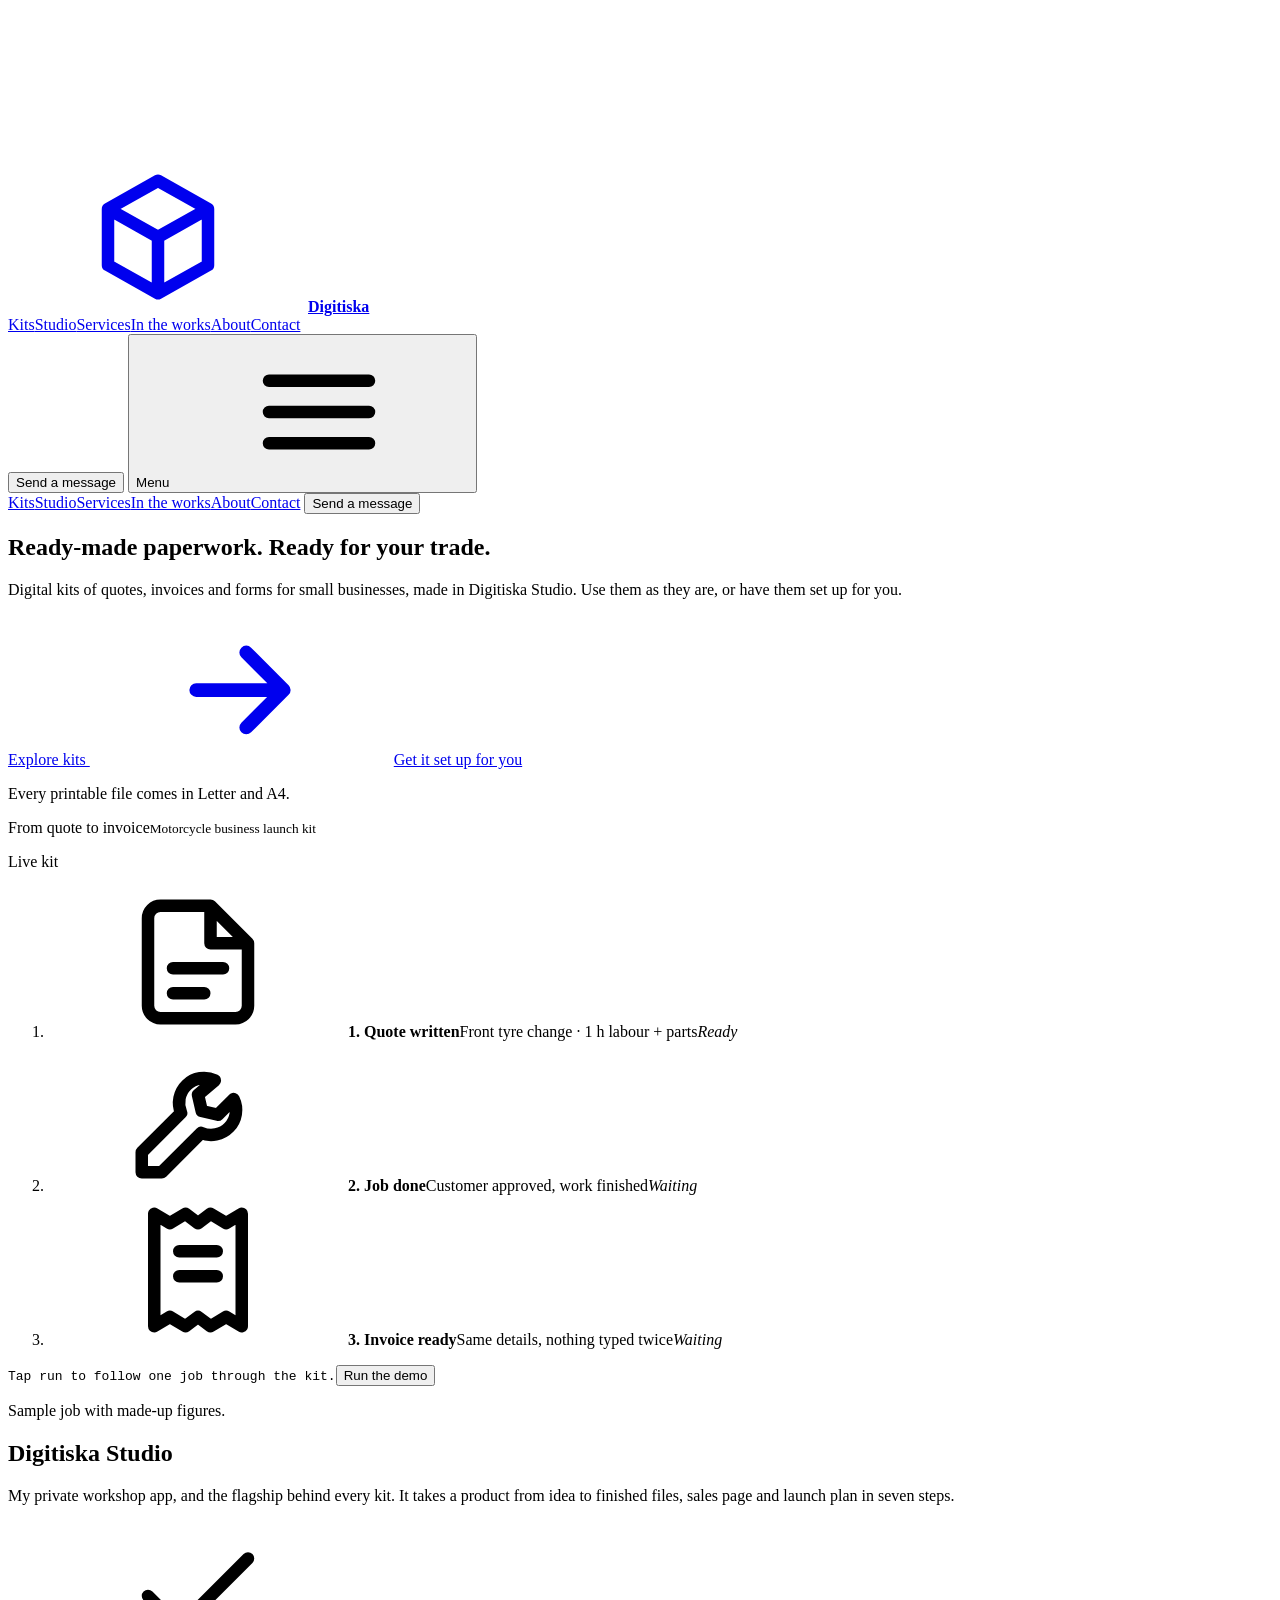
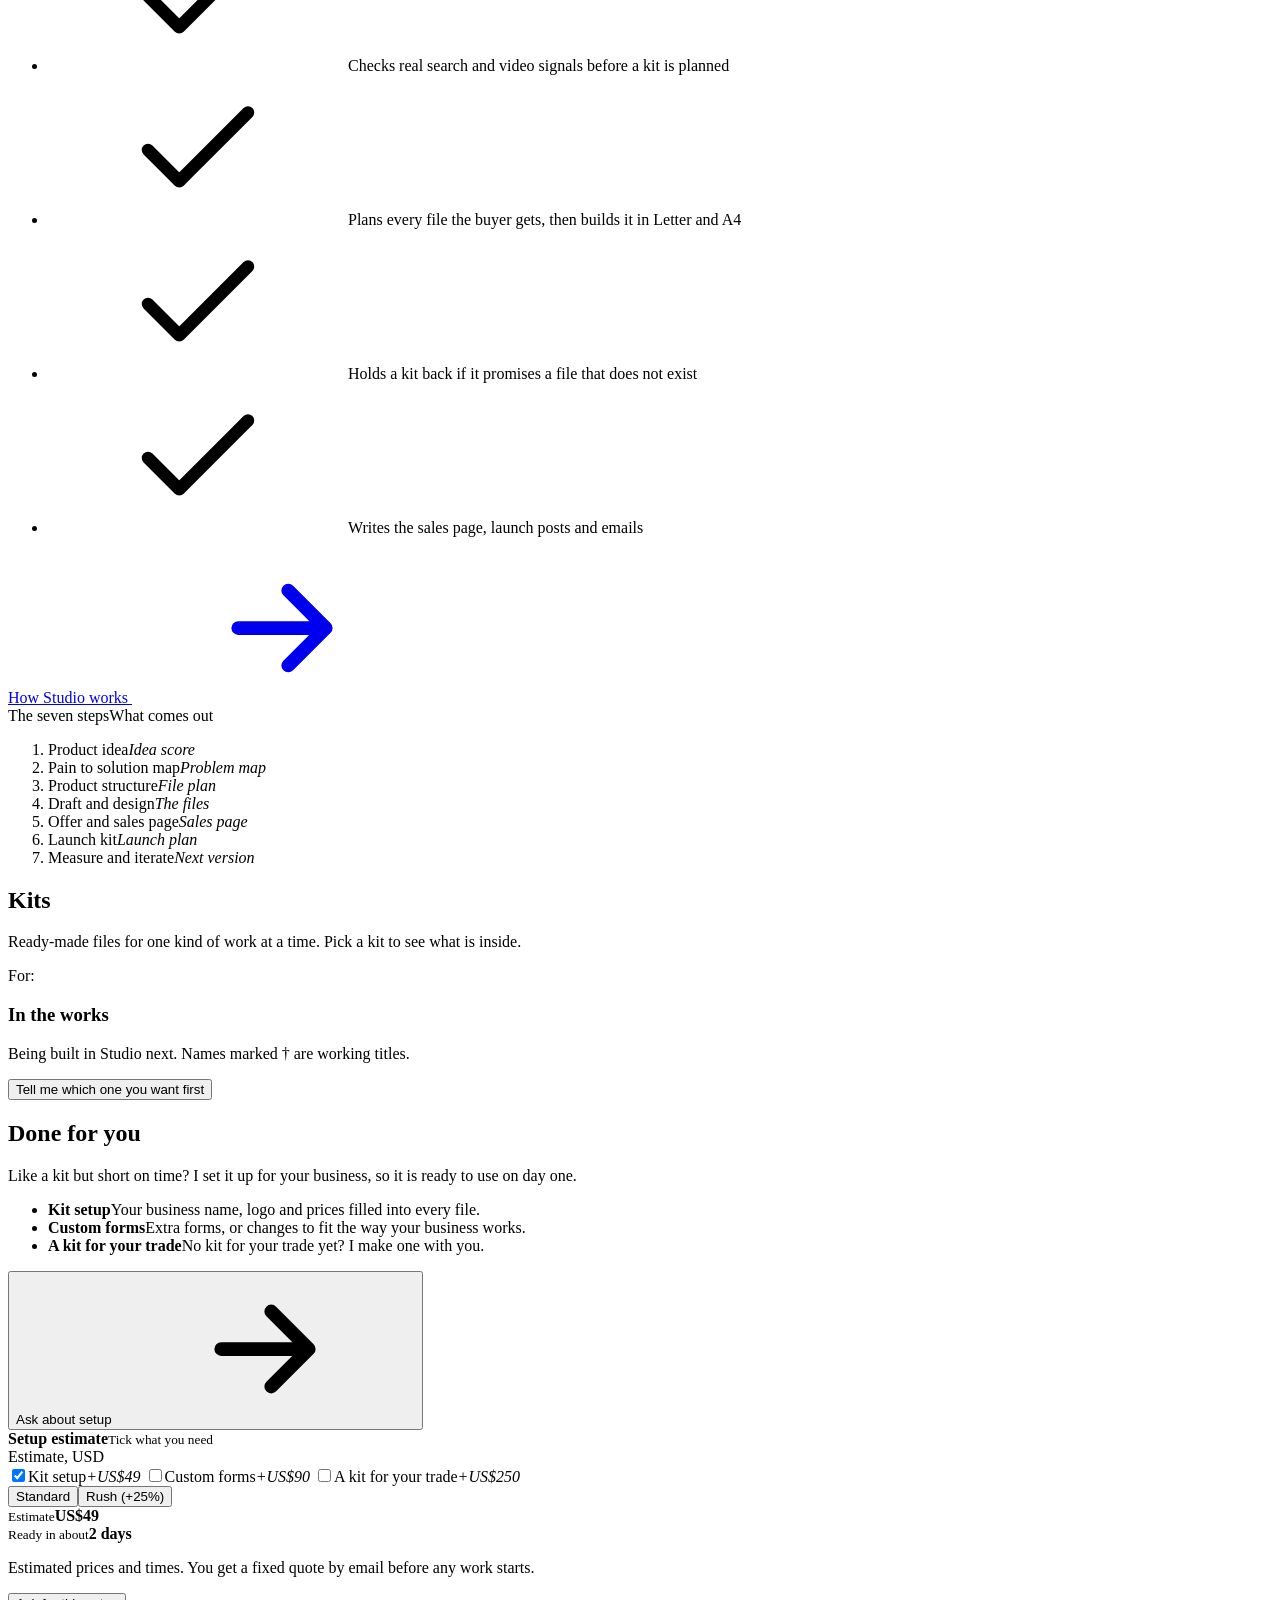
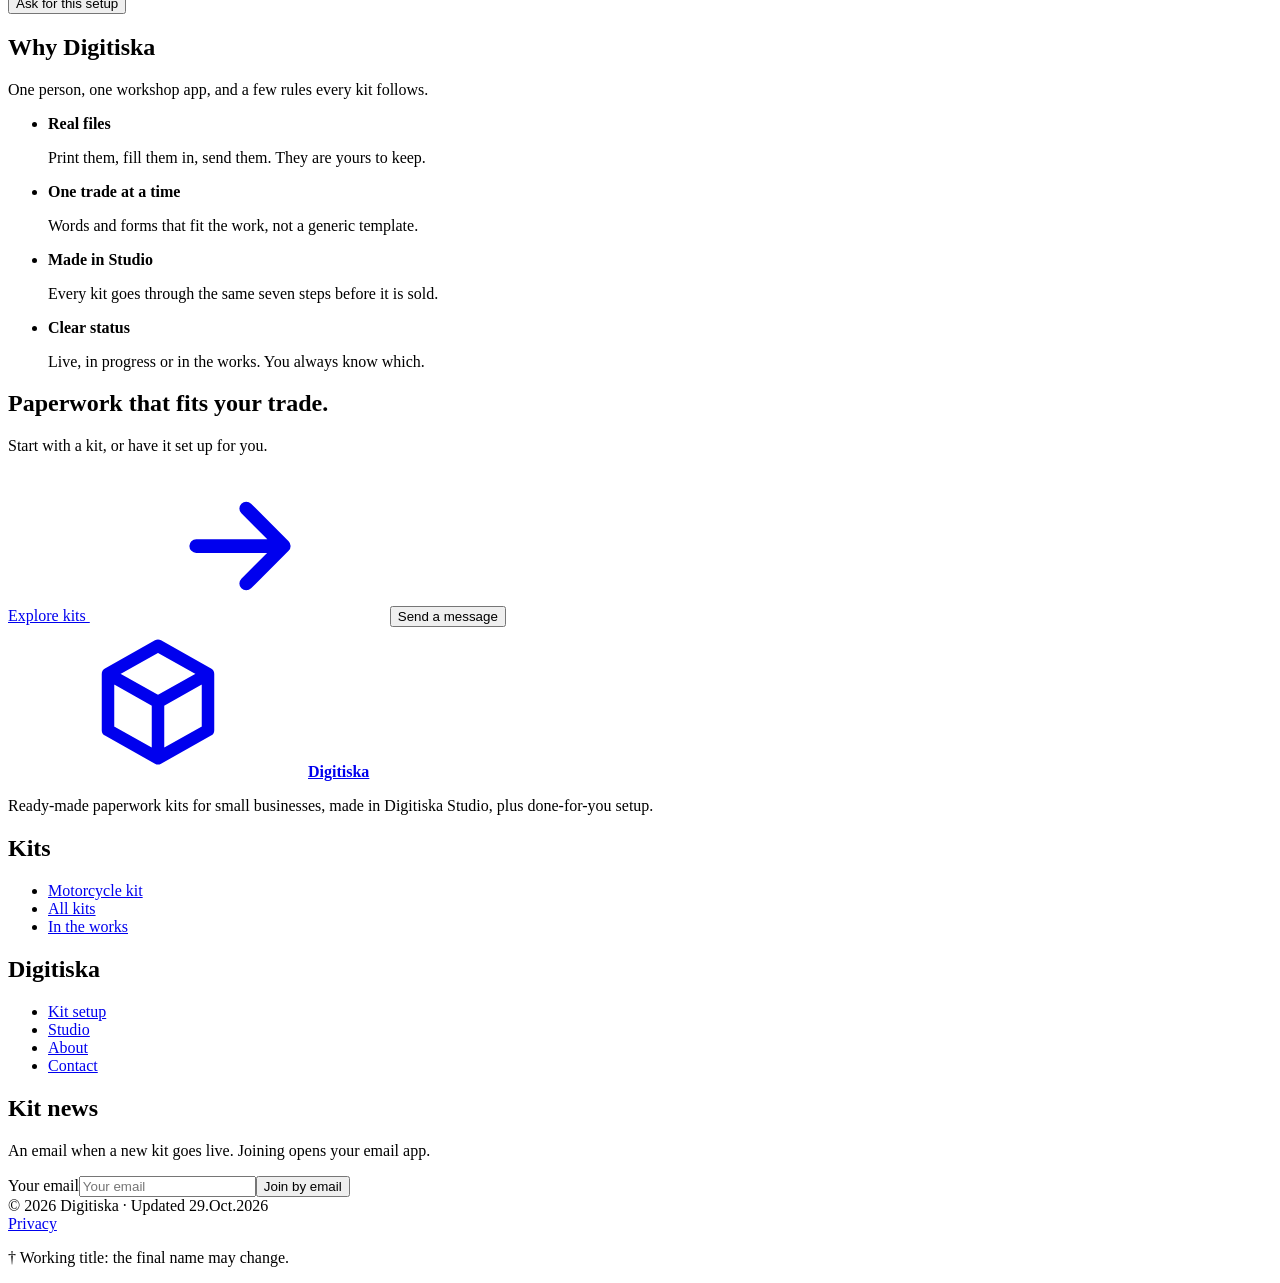
==== site/index.html @ edb74b8b "Add the digitiska.com website (site/) and its Cloudflare Worker config Static Home, Studio, About, C" ====
<!doctype html>
<html lang="en">
<head>
<meta charset="utf-8">
<meta name="viewport" content="width=device-width, initial-scale=1">
<title>Digitiska: ready-made paperwork kits, made in Studio</title>
<meta name="description" content="Digital kits of quotes, invoices and forms for small businesses, made in Digitiska Studio. Use them as they are, or have them set up for you.">
<meta name="theme-color" content="#0c0d0f">
<link rel="canonical" href="https://digitiska.com/">
<meta property="og:type" content="website">
<meta property="og:site_name" content="Digitiska">
<meta property="og:title" content="Digitiska: ready-made paperwork kits, made in Studio">
<meta property="og:description" content="Digital kits of quotes, invoices and forms for small businesses, made in Digitiska Studio. Use them as they are, or have them set up for you.">
<meta property="og:url" content="https://digitiska.com/">
<link rel="preload" href="/assets/fonts/archivo-latin-var.woff2" as="font" type="font/woff2" crossorigin>
<link rel="preload" href="/assets/fonts/atkinson-hyperlegible-next-latin-var.woff2" as="font" type="font/woff2" crossorigin>
<link rel="stylesheet" href="/assets/site.css">
<link rel="icon" href="/favicon.svg" type="image/svg+xml">
</head>
<body>
<svg class="sprite" aria-hidden="true">
  <symbol id="i-logo" viewBox="0 0 24 24"><path fill="none" stroke="currentColor" stroke-width="2" stroke-linejoin="round" d="M4 7.5 12 3l8 4.5v9L12 21l-8-4.5zM4 7.5l8 4.5 8-4.5M12 12v9"/></symbol>
  <symbol id="i-arrow" viewBox="0 0 24 24"><path fill="none" stroke="currentColor" stroke-width="2.2" stroke-linecap="round" stroke-linejoin="round" d="M5 12h14M13 6l6 6-6 6"/></symbol>
  <symbol id="i-out" viewBox="0 0 24 24"><path fill="none" stroke="currentColor" stroke-width="2.2" stroke-linecap="round" stroke-linejoin="round" d="M7 17 17 7M9 7h8v8"/></symbol>
  <symbol id="i-check" viewBox="0 0 24 24"><path fill="none" stroke="currentColor" stroke-width="2" stroke-linecap="round" stroke-linejoin="round" d="M20 6 9 17l-5-5"/></symbol>
  <symbol id="i-quote" viewBox="0 0 24 24"><path fill="none" stroke="currentColor" stroke-width="2" stroke-linecap="round" stroke-linejoin="round" d="M14 3H6a2 2 0 0 0-2 2v14a2 2 0 0 0 2 2h12a2 2 0 0 0 2-2V9zM14 3v6h6M8 13h8M8 17h5"/></symbol>
  <symbol id="i-wrench" viewBox="0 0 24 24"><path fill="none" stroke="currentColor" stroke-width="2" stroke-linecap="round" stroke-linejoin="round" d="M14.7 6.3a4 4 0 0 0-5.4 5.2L3 17.8V21h3.2l6.3-6.3a4 4 0 0 0 5.2-5.4l-2.5 2.5-2.6-.6-.6-2.6z"/></symbol>
  <symbol id="i-receipt" viewBox="0 0 24 24"><path fill="none" stroke="currentColor" stroke-width="2" stroke-linecap="round" stroke-linejoin="round" d="M5 3v18l2.5-1.5L10 21l2-1.5 2 1.5 2.5-1.5L19 21V3l-2.5 1.5L14 3l-2 1.5L10 3 7.5 4.5zM9 9h6M9 13h6"/></symbol>
  <symbol id="i-pen" viewBox="0 0 24 24"><path fill="none" stroke="currentColor" stroke-width="2" stroke-linecap="round" stroke-linejoin="round" d="M12 20h9M16.5 3.5a2.1 2.1 0 0 1 3 3L7 19l-4 1 1-4z"/></symbol>
  <symbol id="i-plus" viewBox="0 0 24 24"><path fill="none" stroke="currentColor" stroke-width="2" stroke-linecap="round" d="M12 5v14M5 12h14"/></symbol>
  <symbol id="i-file" viewBox="0 0 24 24"><path fill="none" stroke="currentColor" stroke-width="2" stroke-linejoin="round" d="M6 3h9l5 5v13H6zM14 3v6h6"/></symbol>
  <symbol id="i-target" viewBox="0 0 24 24"><circle cx="12" cy="12" r="8" fill="none" stroke="currentColor" stroke-width="2"/><circle cx="12" cy="12" r="3" fill="none" stroke="currentColor" stroke-width="2"/></symbol>
  <symbol id="i-layers" viewBox="0 0 24 24"><path fill="none" stroke="currentColor" stroke-width="2" stroke-linejoin="round" d="m12 3 9 5-9 5-9-5zM3 13l9 5 9-5"/></symbol>
  <symbol id="i-eye" viewBox="0 0 24 24"><path fill="none" stroke="currentColor" stroke-width="2" d="M2 12s3.5-7 10-7 10 7 10 7-3.5 7-10 7S2 12 2 12z"/><circle cx="12" cy="12" r="3" fill="none" stroke="currentColor" stroke-width="2"/></symbol>
  <symbol id="i-menu" viewBox="0 0 24 24"><path fill="none" stroke="currentColor" stroke-width="2" stroke-linecap="round" d="M4 7h16M4 12h16M4 17h16"/></symbol>
  <symbol id="i-x" viewBox="0 0 24 24"><path fill="none" stroke="currentColor" stroke-width="2" stroke-linecap="round" d="M6 6l12 12M18 6 6 18"/></symbol>
</svg>

<header class="top">
  <div class="wrap">
    <a class="brand" href="/"><span class="logo"><svg><use href="#i-logo"/></svg></span><b>Digitiska</b></a>
    <nav class="pills" aria-label="Main">
      <a href="/#kits">Kits</a><a href="/studio">Studio</a><a href="/#services">Services</a><a href="/#works">In the works</a><a href="/about">About</a><a href="/contact">Contact</a>
    </nav>
    <button class="btn btn-primary cta" data-enquire="General question">Send a message</button>
    <button class="menu-btn" aria-expanded="false" aria-controls="drawer"><span>Menu</span><svg><use href="#i-menu"/></svg></button>
  </div>
  <nav class="drawer" id="drawer" aria-label="Main">
    <a href="/#kits">Kits</a><a href="/studio">Studio</a><a href="/#services">Services</a><a href="/#works">In the works</a><a href="/about">About</a><a href="/contact">Contact</a>
    <button class="btn btn-primary" data-enquire="General question">Send a message</button>
  </nav>
</header>

<main>
  <section class="hero wrap" aria-labelledby="h">
    <div class="hero-grid">
      <div>
        <h1 id="h">Ready-made paperwork. <span>Ready for your trade.</span></h1>
        <p class="lede">Digital kits of quotes, invoices and forms for small businesses, made in Digitiska Studio. Use them as they are, or have them set up for you.</p>
        <div class="actions">
          <a class="btn btn-primary" href="#kits">Explore kits <svg><use href="#i-arrow"/></svg></a>
          <a class="btn btn-ghost" href="#services">Get it set up for you</a>
        </div>
        <p class="fact">Every printable file comes in Letter and A4.</p>
      </div>

      <div class="demo" aria-labelledby="demo-t">
        <div class="demo-head">
          <p id="demo-t">From quote to invoice<small>Motorcycle business launch kit</small></p>
          <span class="chip live">Live kit</span>
        </div>
        <ol class="steps">
          <li class="node" data-step="1"><span class="ic"><svg><use href="#i-quote"/></svg></span><span><b>1. Quote written</b><span>Front tyre change · 1 h labour + parts</span></span><em>Ready</em></li>
          <li class="node" data-step="2"><span class="ic"><svg><use href="#i-wrench"/></svg></span><span><b>2. Job done</b><span>Customer approved, work finished</span></span><em>Waiting</em></li>
          <li class="node" data-step="3"><span class="ic"><svg><use href="#i-receipt"/></svg></span><span><b>3. Invoice ready</b><span>Same details, nothing typed twice</span></span><em>Waiting</em></li>
        </ol>
        <div class="doc" hidden aria-live="polite">
          <div class="doc-h"><span>Invoice INV-0042</span><span>Paid on pickup</span></div>
          <div class="row"><span>Labour, 1 h</span><span>$40.00</span></div>
          <div class="row"><span>Front tyre</span><span>$85.00</span></div>
          <div class="tot"><span>Total</span><span>$125.00</span></div>
        </div>
        <div class="console"><code id="log">Tap run to follow one job through the kit.</code><button class="btn btn-primary" id="run">Run the demo</button></div>
        <p class="sample">Sample job with made-up figures.</p>
      </div>
    </div>
  </section>

  <section class="sec" id="studio" aria-labelledby="st">
    <div class="wrap">
      <div class="flag">
        <div>
          <h2 id="st">Digitiska Studio</h2>
          <p class="d">My private workshop app, and the flagship behind every kit. It takes a product from idea to finished files, sales page and launch plan in seven steps.</p>
          <ul class="feats">
            <li><svg><use href="#i-check"/></svg><span>Checks real search and video signals before a kit is planned</span></li>
            <li><svg><use href="#i-check"/></svg><span>Plans every file the buyer gets, then builds it in Letter and A4</span></li>
            <li><svg><use href="#i-check"/></svg><span>Holds a kit back if it promises a file that does not exist</span></li>
            <li><svg><use href="#i-check"/></svg><span>Writes the sales page, launch posts and emails</span></li>
          </ul>
          <a class="btn btn-primary" href="/studio">How Studio works <svg><use href="#i-arrow"/></svg></a>
        </div>
        <div class="pipe" aria-label="The seven Studio steps">
          <div class="pipe-h"><span>The seven steps</span><span>What comes out</span></div>
          <ol>
            <li>Product idea<em>Idea score</em></li>
            <li>Pain to solution map<em>Problem map</em></li>
            <li>Product structure<em>File plan</em></li>
            <li>Draft and design<em>The files</em></li>
            <li>Offer and sales page<em>Sales page</em></li>
            <li>Launch kit<em>Launch plan</em></li>
            <li>Measure and iterate<em>Next version</em></li>
          </ol>
        </div>
      </div>
    </div>
  </section>

  <section class="sec" id="kits" aria-labelledby="kt">
    <div class="wrap">
      <div class="sec-head"><h2 id="kt">Kits</h2><p>Ready-made files for one kind of work at a time. Pick a kit to see what is inside.</p></div>
      <div class="filters">
        <div class="fl" role="group" aria-label="Category" id="f-cat"></div>
        <div class="fl aud" role="group" aria-label="Who it is for" id="f-aud"><span class="fl-label">For:</span></div>
      </div>
      <div id="feature"></div>
      <div class="works-head" id="works"><h3>In the works</h3><p>Being built in Studio next. Names marked † are working titles.</p></div>
      <ul class="rules wl" id="works-rows"></ul>
      <p class="empty" id="empty" hidden>No kits match these filters yet. Try another one, or ask for a kit for your trade.</p>
      <p class="works-cta"><button class="btn btn-ghost" data-enquire="Interest: a kit in the works">Tell me which one you want first</button></p>
    </div>
  </section>

  <section class="sec" id="services" aria-labelledby="sv">
    <div class="wrap svc-grid">
      <div>
        <div class="sec-head mb-0"><h2 id="sv">Done for you</h2><p>Like a kit but short on time? I set it up for your business, so it is ready to use on day one.</p></div>
        <ul class="svc-list">
          <li><b>Kit setup</b><span>Your business name, logo and prices filled into every file.</span></li>
          <li><b>Custom forms</b><span>Extra forms, or changes to fit the way your business works.</span></li>
          <li><b>A kit for your trade</b><span>No kit for your trade yet? I make one with you.</span></li>
        </ul>
        <button class="btn btn-primary mt-24" data-enquire="Done-for-you setup">Ask about setup <svg><use href="#i-arrow"/></svg></button>
      </div>
      <div class="est" aria-labelledby="est-t">
        <div class="est-h"><div><b id="est-t">Setup estimate</b><small>Tick what you need</small></div><span class="chip">Estimate, USD</span></div>
        <label class="opt"><span><input type="checkbox" data-price="49" data-days="2" checked>Kit setup</span><em>+US$49</em></label>
        <label class="opt"><span><input type="checkbox" data-price="90" data-days="3">Custom forms</span><em>+US$90</em></label>
        <label class="opt"><span><input type="checkbox" data-price="250" data-days="10">A kit for your trade</span><em>+US$250</em></label>
        <div class="pace" role="group" aria-label="Pace"><button aria-pressed="true" data-rush="0">Standard</button><button aria-pressed="false" data-rush="1">Rush (+25%)</button></div>
        <div class="est-out"><div><small>Estimate</small><b><span id="est-cost">US$49</span></b></div><div class="r"><small>Ready in about</small><b><span id="est-days">2 days</span></b></div></div>
        <p class="est-note">Estimated prices and times. You get a fixed quote by email before any work starts.</p>
        <button class="btn btn-ghost" id="est-ask">Ask for this setup</button>
      </div>
    </div>
  </section>

  <section class="sec" id="about" aria-labelledby="ab">
    <div class="wrap">
      <div class="sec-head"><h2 id="ab">Why Digitiska</h2><p>One person, one workshop app, and a few rules every kit follows.</p></div>
      <ul class="rules">
        <li><b>Real files</b><p>Print them, fill them in, send them. They are yours to keep.</p></li>
        <li><b>One trade at a time</b><p>Words and forms that fit the work, not a generic template.</p></li>
        <li><b>Made in Studio</b><p>Every kit goes through the same seven steps before it is sold.</p></li>
        <li><b>Clear status</b><p>Live, in progress or in the works. You always know which.</p></li>
      </ul>
    </div>
  </section>

  <section class="final">
    <div class="wrap">
        <h2>Paperwork that fits your trade.</h2>
        <p>Start with a kit, or have it set up for you.</p>
        <div class="actions"><a class="btn btn-primary" href="#kits">Explore kits <svg><use href="#i-arrow"/></svg></a><button class="btn btn-ghost" data-enquire="General question">Send a message</button></div>
    </div>
  </section>
</main>

<footer>
  <div class="wrap">
    <div class="f-grid">
      <div><a class="brand" href="/"><span class="logo"><svg><use href="#i-logo"/></svg></span><b>Digitiska</b></a><p>Ready-made paperwork kits for small businesses, made in Digitiska Studio, plus done-for-you setup.</p></div>
      <div><h2 class="f-h">Kits</h2><ul><li><a href="https://quote-to-invoice.digitiska.com">Motorcycle kit</a></li><li><a href="/#kits">All kits</a></li><li><a href="/#works">In the works</a></li></ul></div>
      <div><h2 class="f-h">Digitiska</h2><ul><li><a href="/#services">Kit setup</a></li><li><a href="/studio">Studio</a></li><li><a href="/about">About</a></li><li><a href="/contact">Contact</a></li></ul></div>
      <div><h2 class="f-h">Kit news</h2><p class="mt-0">An email when a new kit goes live. Joining opens your email app.</p><form class="sub" id="sub"><label class="sr" for="sub-e">Your email</label><input id="sub-e" type="email" required placeholder="Your email"><button class="btn btn-primary">Join by email</button></form></div>
    </div>
    <div class="legal"><span>© 2026 Digitiska · Updated 29.Oct.2026</span><nav aria-label="Legal"><a href="/privacy">Privacy</a></nav></div>
    <p class="note">† Working title: the final name may change.</p>
  </div>
</footer>

<dialog id="kit-d" aria-labelledby="kd-t">
  <button class="x" data-close aria-label="Close"><svg><use href="#i-x"/></svg></button>
  <h2 id="kd-t"></h2>
  <div class="d-chips" id="kd-chips"></div>
  <p class="d-desc" id="kd-desc"></p>
  <div class="specs" id="kd-specs"></div>
  <h3 class="inside">What is inside</h3>
  <ul class="inc" id="kd-inc"></ul>
  <div class="d-foot"><div><small id="kd-plab">Price</small><b id="kd-price"></b></div><span id="kd-act"></span></div>
</dialog>

<dialog id="enq-d" aria-labelledby="eq-t">
  <button class="x" data-close aria-label="Close"><svg><use href="#i-x"/></svg></button>
  <h2 id="eq-t">Send a message</h2>
  <p class="d-desc">This opens your email app with the message ready to send to digitiska@protonmail.com.</p>
  <form class="enq" id="enq">
    <label>Your name<input name="name" required autocomplete="name"></label>
    <label>Subject<input name="subject" id="enq-subject"></label>
    <label>Message<textarea name="msg" required placeholder="Your trade, and the paperwork that slows you down"></textarea></label>
    <button class="btn btn-primary">Open my email app <svg><use href="#i-arrow"/></svg></button>
    <p class="hint">Nothing is sent until you press send in your email app.</p>
  </form>
</dialog>

<div class="toast" id="toast" role="status" aria-live="polite"></div>
<script src="/assets/site.js"></script>
</body>
</html>
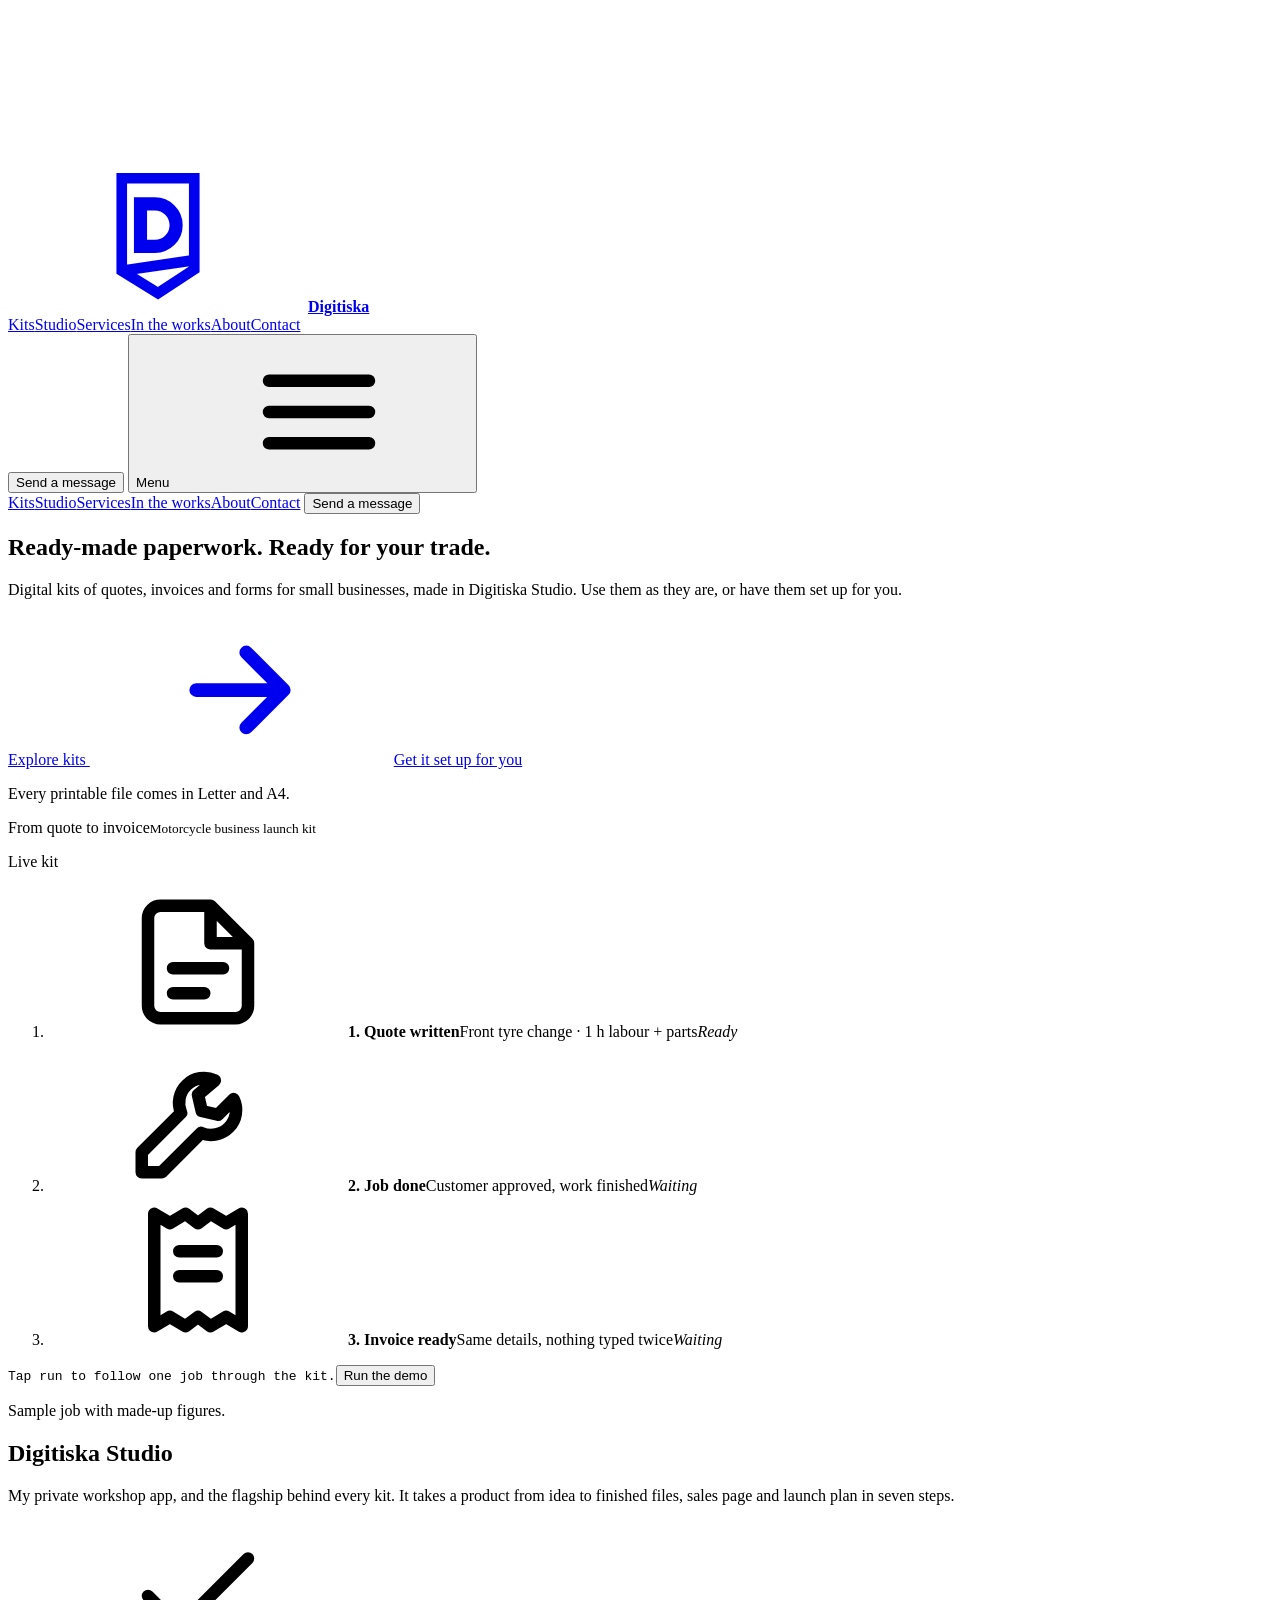
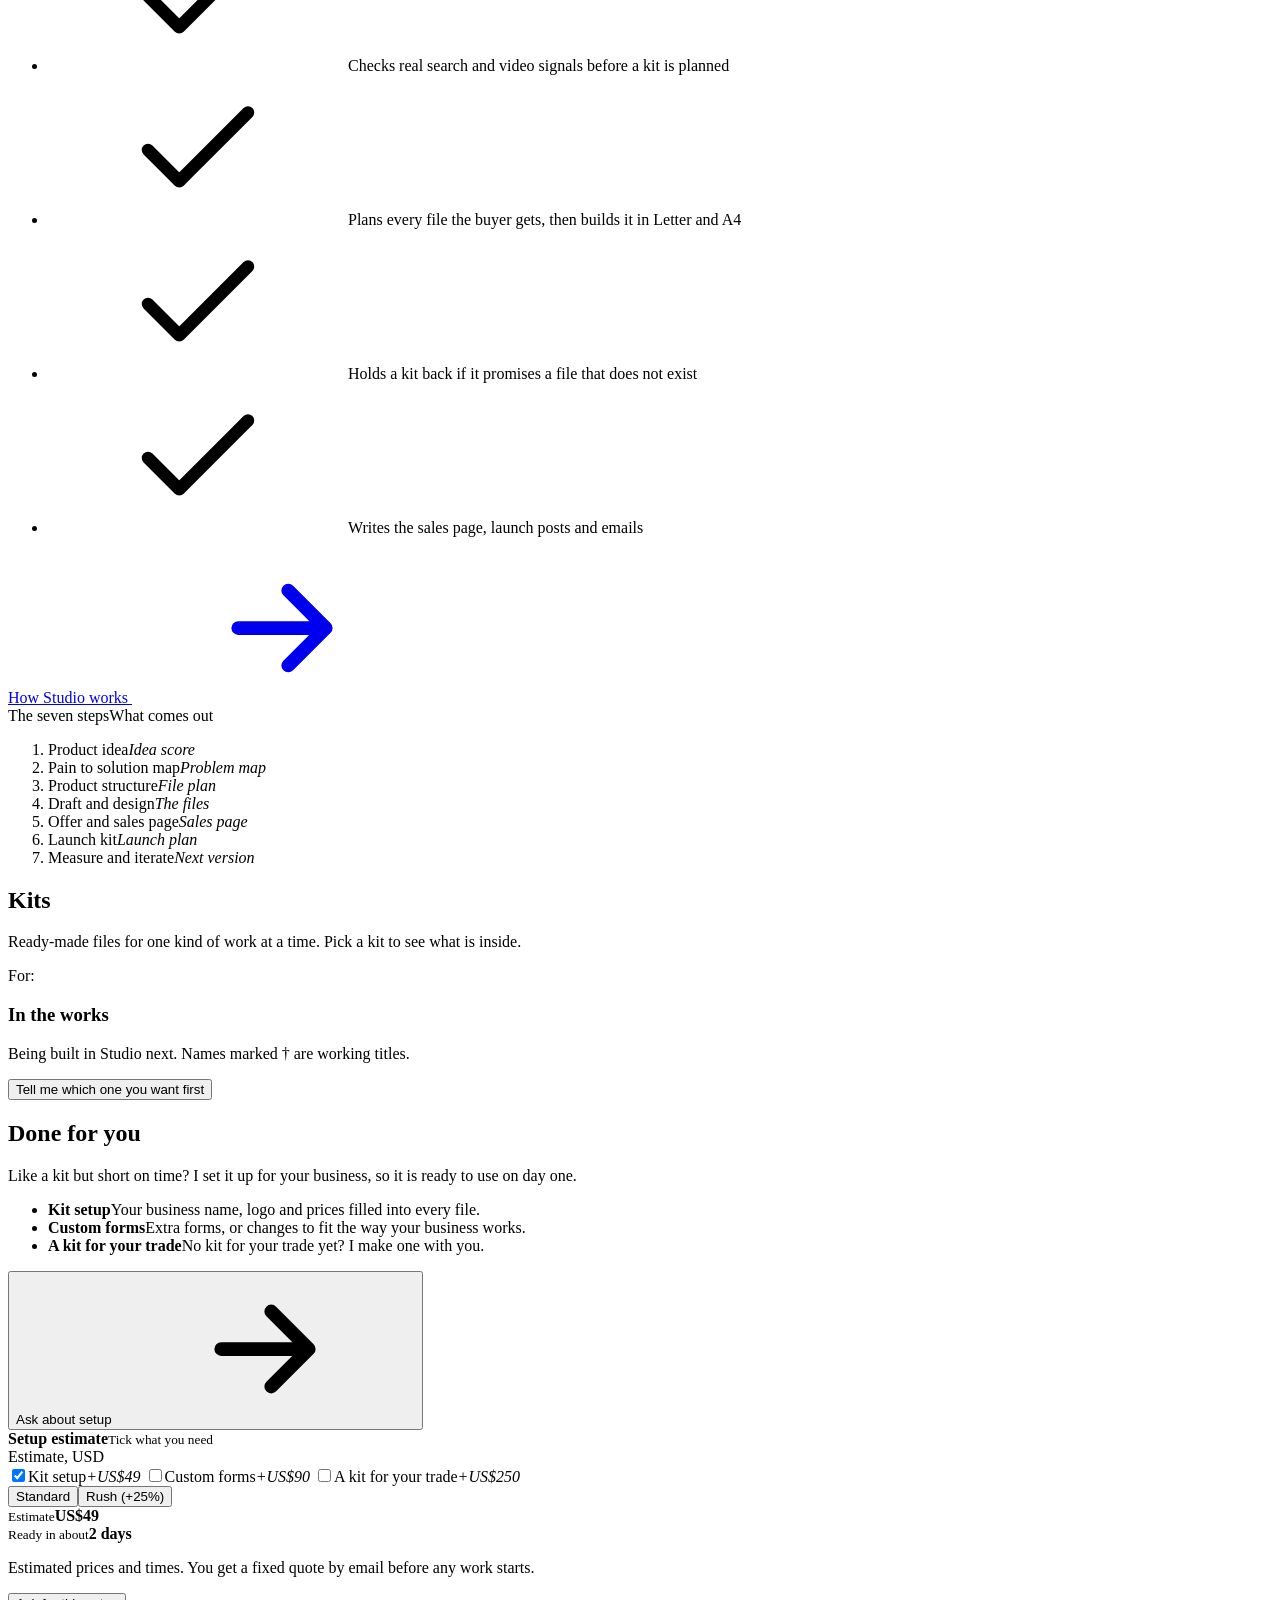
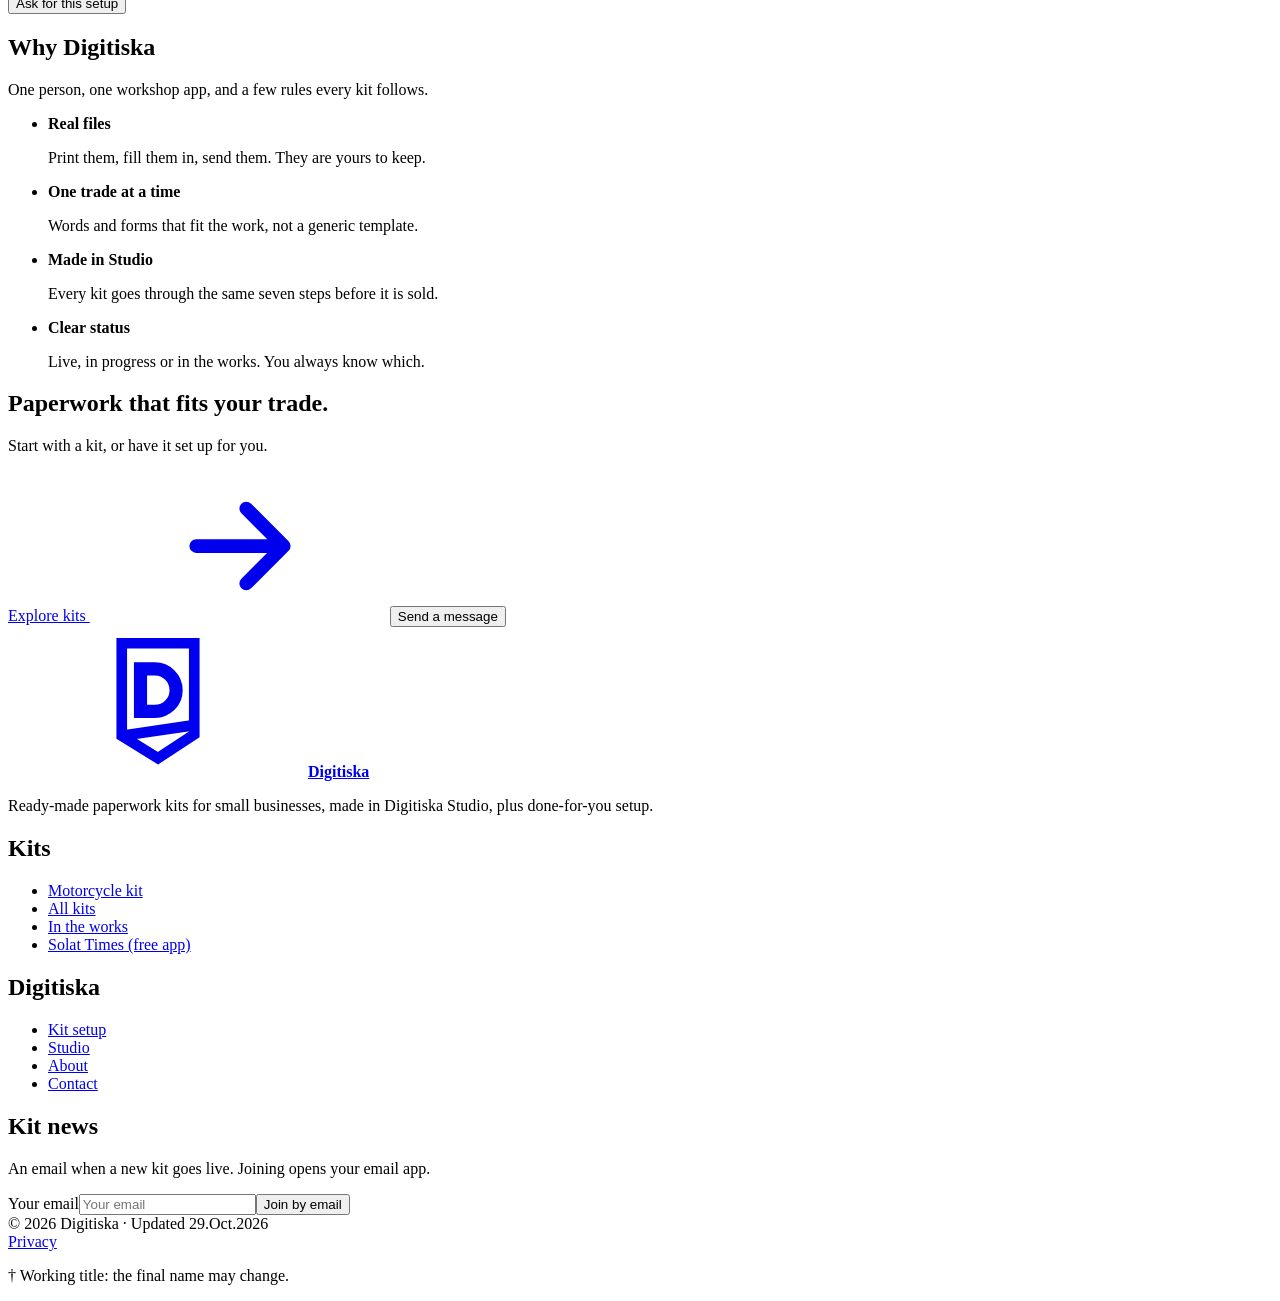
==== commit 9adb03f8: "Site: Studio-shaped logo, Solat Times as a free app, Solat privacy note - Logo and favicon: the Stud" ====
--- a/site/index.html
+++ b/site/index.html
@@ -19,7 +19,7 @@
 </head>
 <body>
 <svg class="sprite" aria-hidden="true">
-  <symbol id="i-logo" viewBox="0 0 24 24"><path fill="none" stroke="currentColor" stroke-width="2" stroke-linejoin="round" d="M4 7.5 12 3l8 4.5v9L12 21l-8-4.5zM4 7.5l8 4.5 8-4.5M12 12v9"/></symbol>
+  <symbol id="i-logo" viewBox="0 0 24 24"><g fill="none" stroke="currentColor"><path stroke-width="1.7" d="M6.2 2.6h11.6v14.6L12 21l-5.8-3.6zM6.2 17.4l11.6-1.7"/><path stroke-width="2.1" d="M9.2 6.7h2.3a3.4 3.4 0 0 1 0 6.8H9.2z"/></g></symbol>
   <symbol id="i-arrow" viewBox="0 0 24 24"><path fill="none" stroke="currentColor" stroke-width="2.2" stroke-linecap="round" stroke-linejoin="round" d="M5 12h14M13 6l6 6-6 6"/></symbol>
   <symbol id="i-out" viewBox="0 0 24 24"><path fill="none" stroke="currentColor" stroke-width="2.2" stroke-linecap="round" stroke-linejoin="round" d="M7 17 17 7M9 7h8v8"/></symbol>
   <symbol id="i-check" viewBox="0 0 24 24"><path fill="none" stroke="currentColor" stroke-width="2" stroke-linecap="round" stroke-linejoin="round" d="M20 6 9 17l-5-5"/></symbol>
@@ -180,7 +180,7 @@
   <div class="wrap">
     <div class="f-grid">
       <div><a class="brand" href="/"><span class="logo"><svg><use href="#i-logo"/></svg></span><b>Digitiska</b></a><p>Ready-made paperwork kits for small businesses, made in Digitiska Studio, plus done-for-you setup.</p></div>
-      <div><h2 class="f-h">Kits</h2><ul><li><a href="https://quote-to-invoice.digitiska.com">Motorcycle kit</a></li><li><a href="/#kits">All kits</a></li><li><a href="/#works">In the works</a></li></ul></div>
+      <div><h2 class="f-h">Kits</h2><ul><li><a href="https://quote-to-invoice.digitiska.com">Motorcycle kit</a></li><li><a href="/#kits">All kits</a></li><li><a href="/#works">In the works</a></li><li><a href="https://solat.digitiska.com">Solat Times (free app)</a></li></ul></div>
       <div><h2 class="f-h">Digitiska</h2><ul><li><a href="/#services">Kit setup</a></li><li><a href="/studio">Studio</a></li><li><a href="/about">About</a></li><li><a href="/contact">Contact</a></li></ul></div>
       <div><h2 class="f-h">Kit news</h2><p class="mt-0">An email when a new kit goes live. Joining opens your email app.</p><form class="sub" id="sub"><label class="sr" for="sub-e">Your email</label><input id="sub-e" type="email" required placeholder="Your email"><button class="btn btn-primary">Join by email</button></form></div>
     </div>
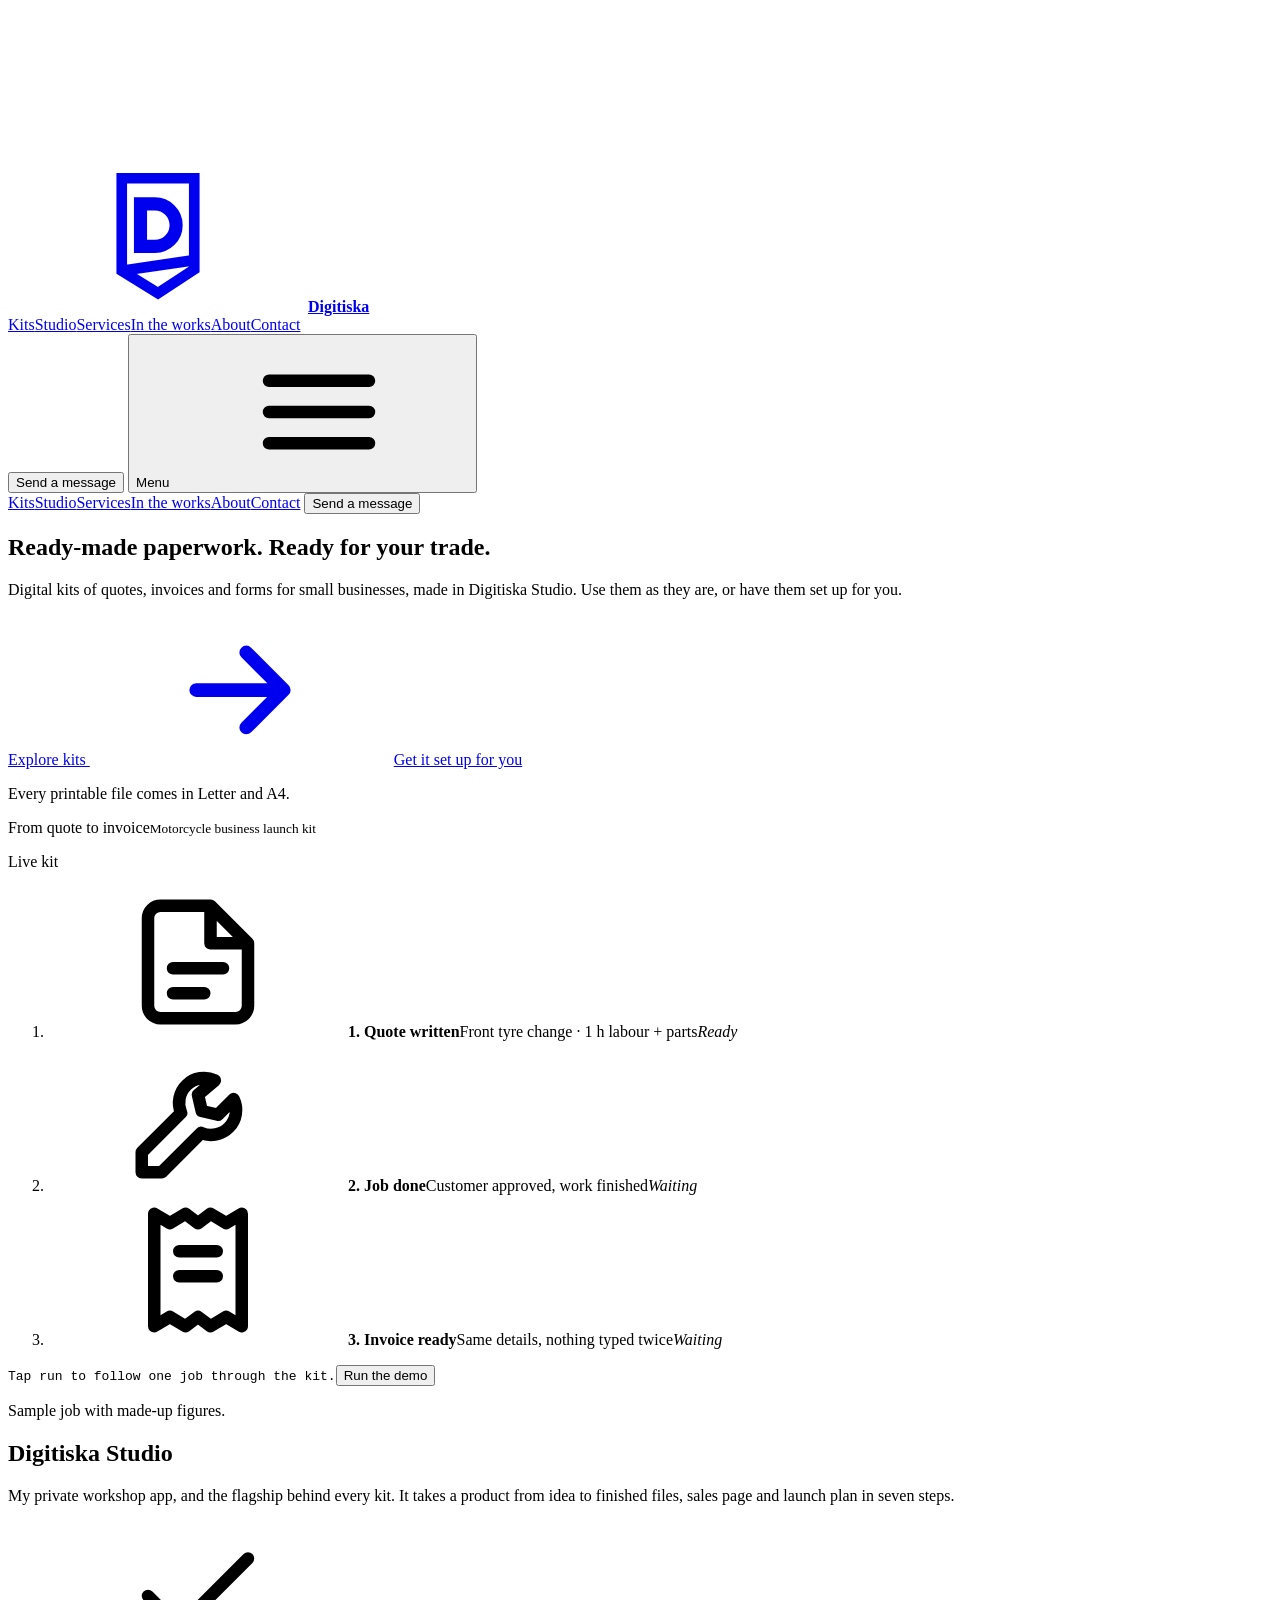
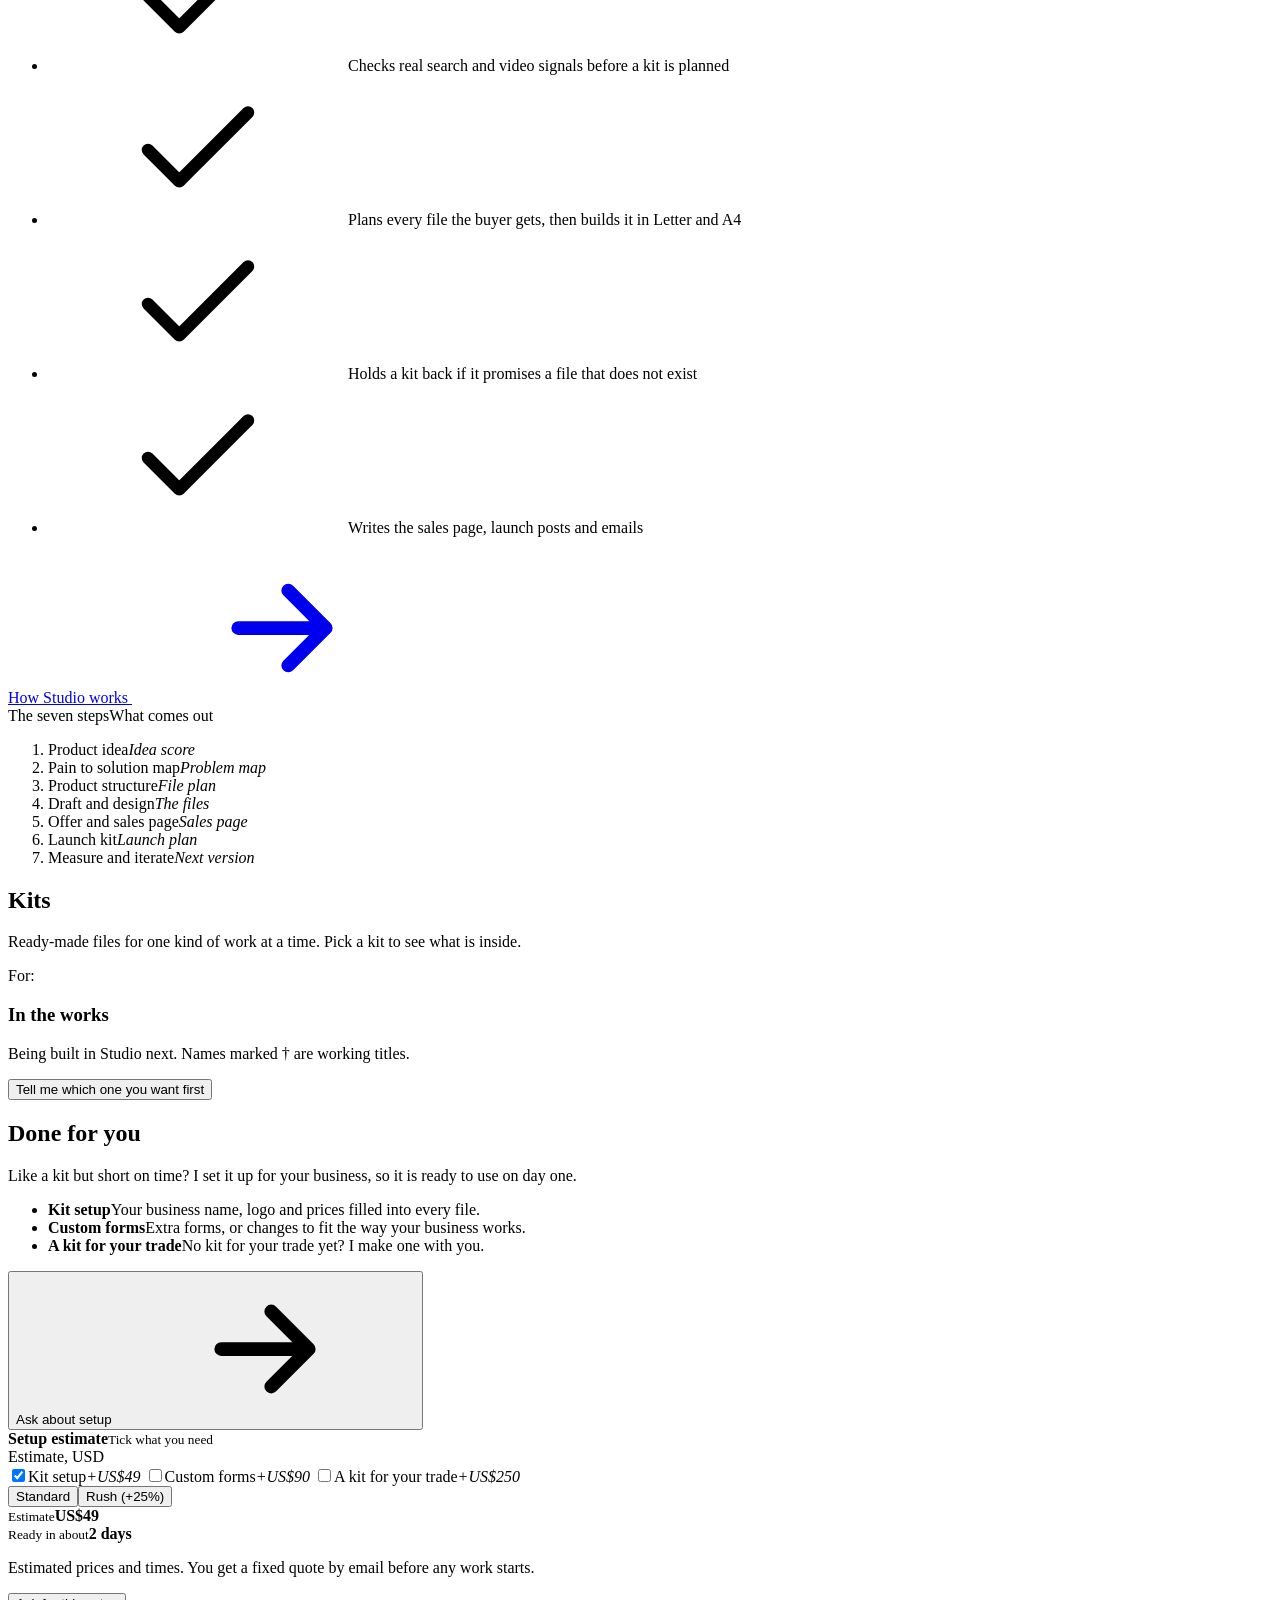
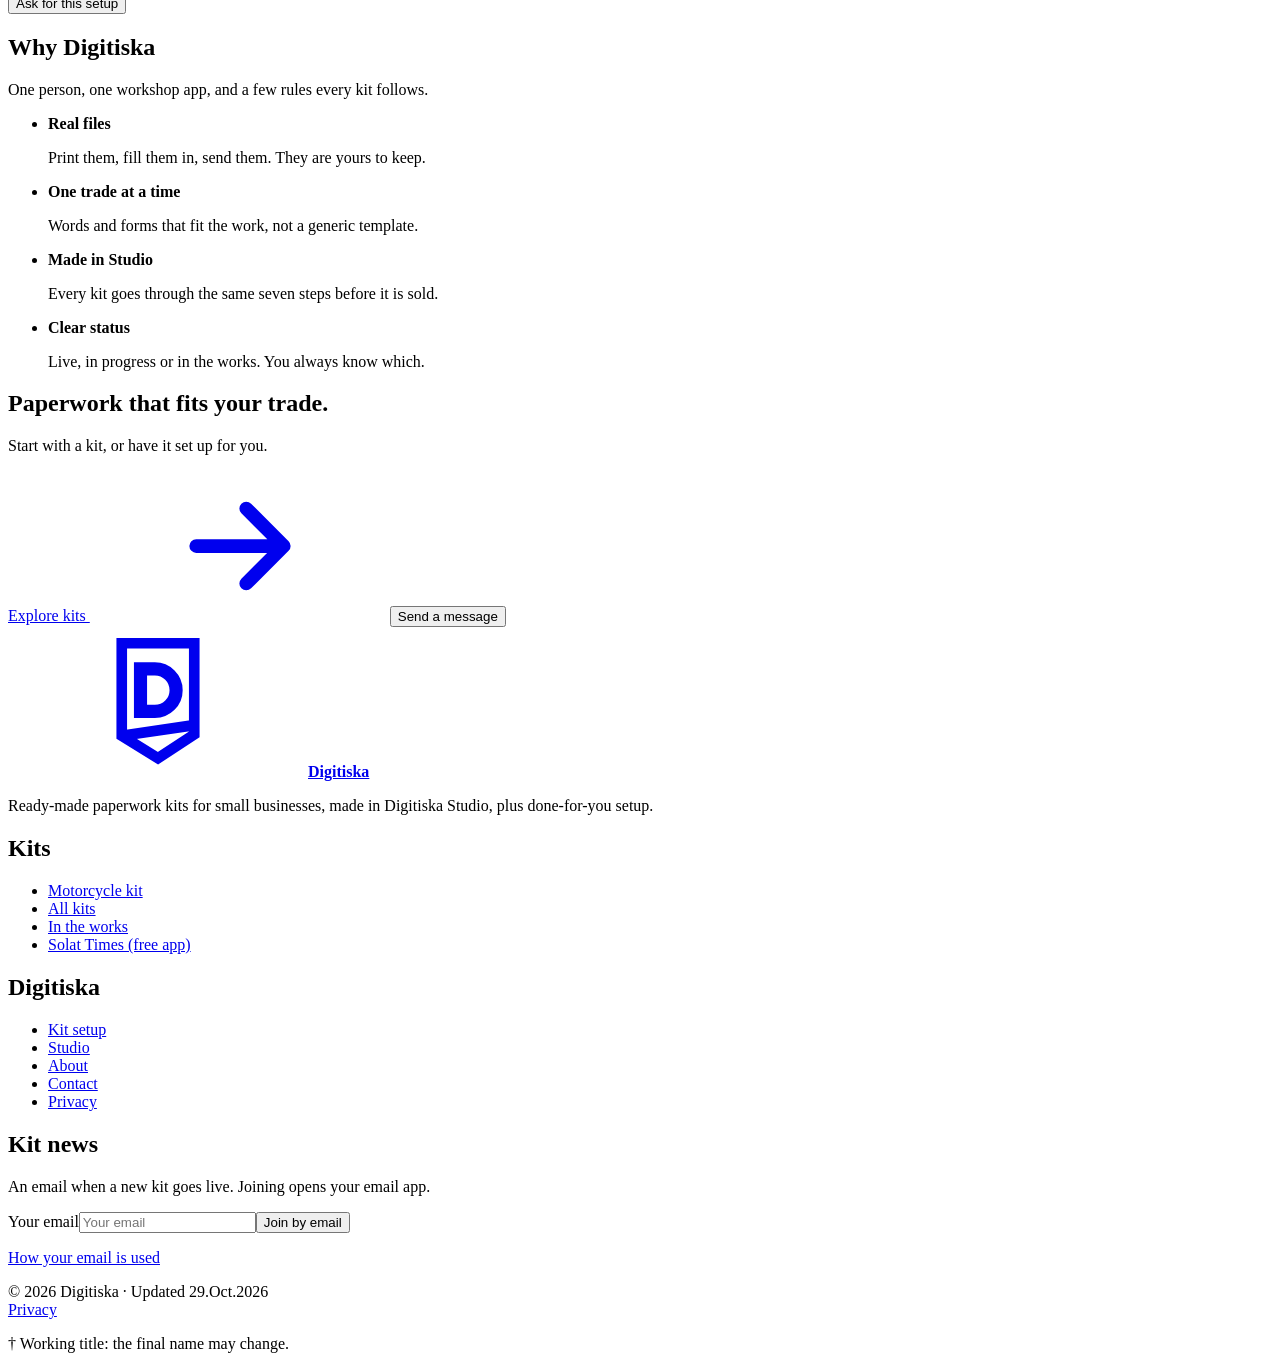
==== commit b97fe076: "Site: contact email is now digitiska@tuta.io; easier-to-find Privacy links - Replace digitiska@proto" ====
--- a/site/index.html
+++ b/site/index.html
@@ -181,8 +181,8 @@
     <div class="f-grid">
       <div><a class="brand" href="/"><span class="logo"><svg><use href="#i-logo"/></svg></span><b>Digitiska</b></a><p>Ready-made paperwork kits for small businesses, made in Digitiska Studio, plus done-for-you setup.</p></div>
       <div><h2 class="f-h">Kits</h2><ul><li><a href="https://quote-to-invoice.digitiska.com">Motorcycle kit</a></li><li><a href="/#kits">All kits</a></li><li><a href="/#works">In the works</a></li><li><a href="https://solat.digitiska.com">Solat Times (free app)</a></li></ul></div>
-      <div><h2 class="f-h">Digitiska</h2><ul><li><a href="/#services">Kit setup</a></li><li><a href="/studio">Studio</a></li><li><a href="/about">About</a></li><li><a href="/contact">Contact</a></li></ul></div>
-      <div><h2 class="f-h">Kit news</h2><p class="mt-0">An email when a new kit goes live. Joining opens your email app.</p><form class="sub" id="sub"><label class="sr" for="sub-e">Your email</label><input id="sub-e" type="email" required placeholder="Your email"><button class="btn btn-primary">Join by email</button></form></div>
+      <div><h2 class="f-h">Digitiska</h2><ul><li><a href="/#services">Kit setup</a></li><li><a href="/studio">Studio</a></li><li><a href="/about">About</a></li><li><a href="/contact">Contact</a></li><li><a href="/privacy">Privacy</a></li></ul></div>
+      <div><h2 class="f-h">Kit news</h2><p class="mt-0">An email when a new kit goes live. Joining opens your email app.</p><form class="sub" id="sub"><label class="sr" for="sub-e">Your email</label><input id="sub-e" type="email" required placeholder="Your email"><button class="btn btn-primary">Join by email</button></form><p class="sub-note"><a href="/privacy">How your email is used</a></p></div>
     </div>
     <div class="legal"><span>© 2026 Digitiska · Updated 29.Oct.2026</span><nav aria-label="Legal"><a href="/privacy">Privacy</a></nav></div>
     <p class="note">† Working title: the final name may change.</p>
@@ -203,7 +203,7 @@
 <dialog id="enq-d" aria-labelledby="eq-t">
   <button class="x" data-close aria-label="Close"><svg><use href="#i-x"/></svg></button>
   <h2 id="eq-t">Send a message</h2>
-  <p class="d-desc">This opens your email app with the message ready to send to digitiska@protonmail.com.</p>
+  <p class="d-desc">This opens your email app with the message ready to send to digitiska@tuta.io.</p>
   <form class="enq" id="enq">
     <label>Your name<input name="name" required autocomplete="name"></label>
     <label>Subject<input name="subject" id="enq-subject"></label>
